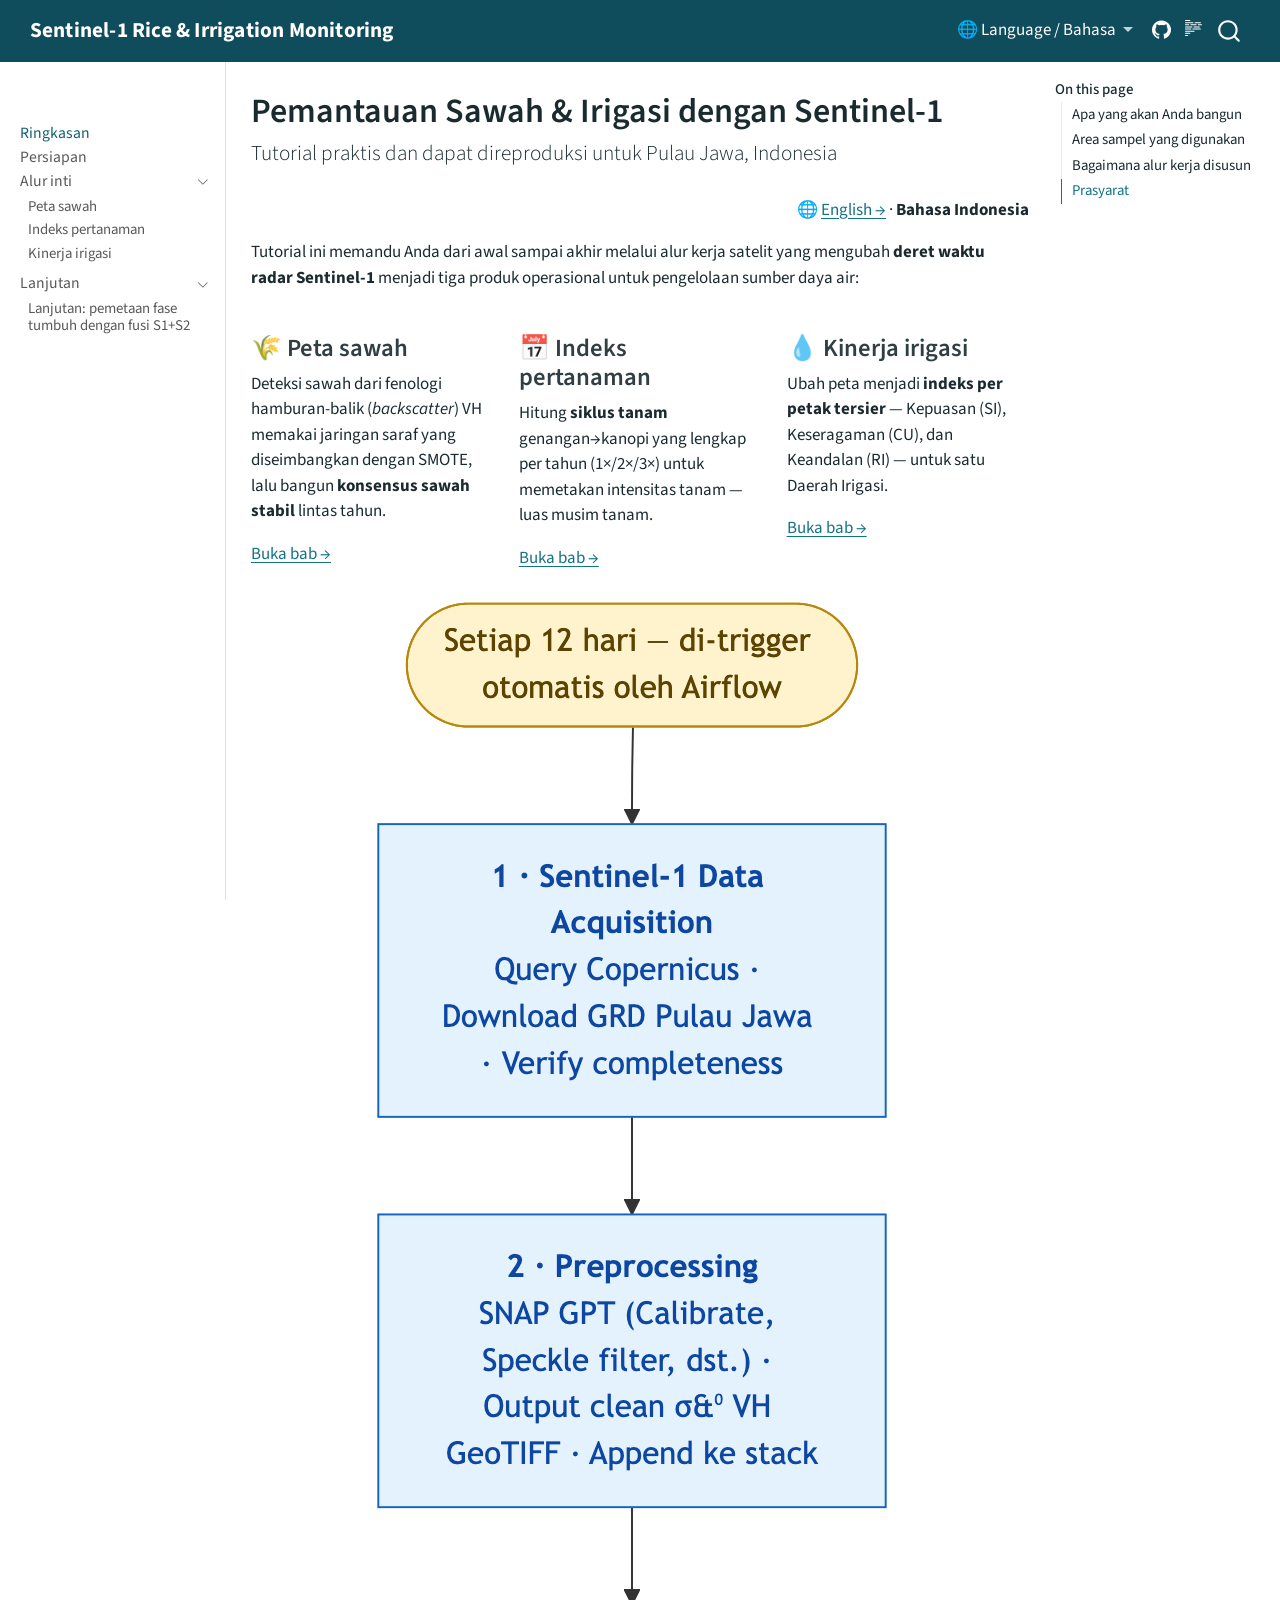
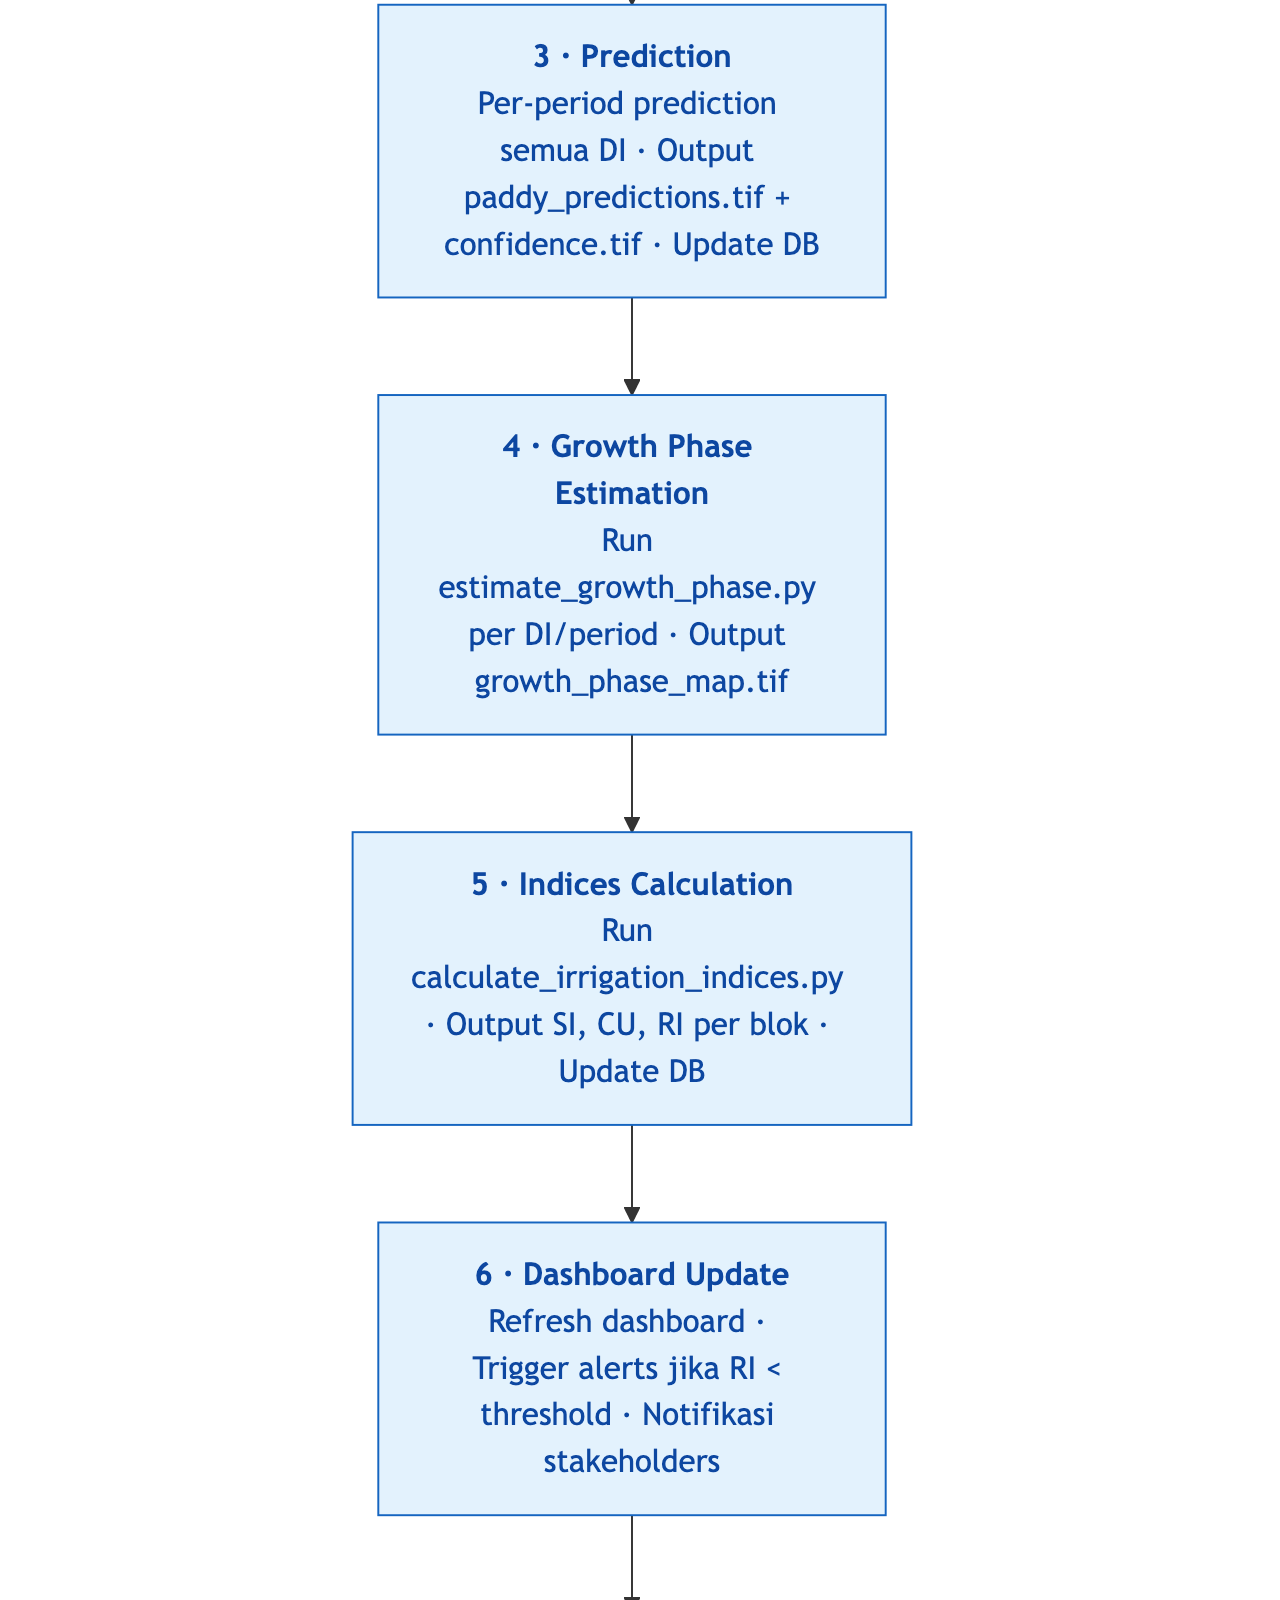
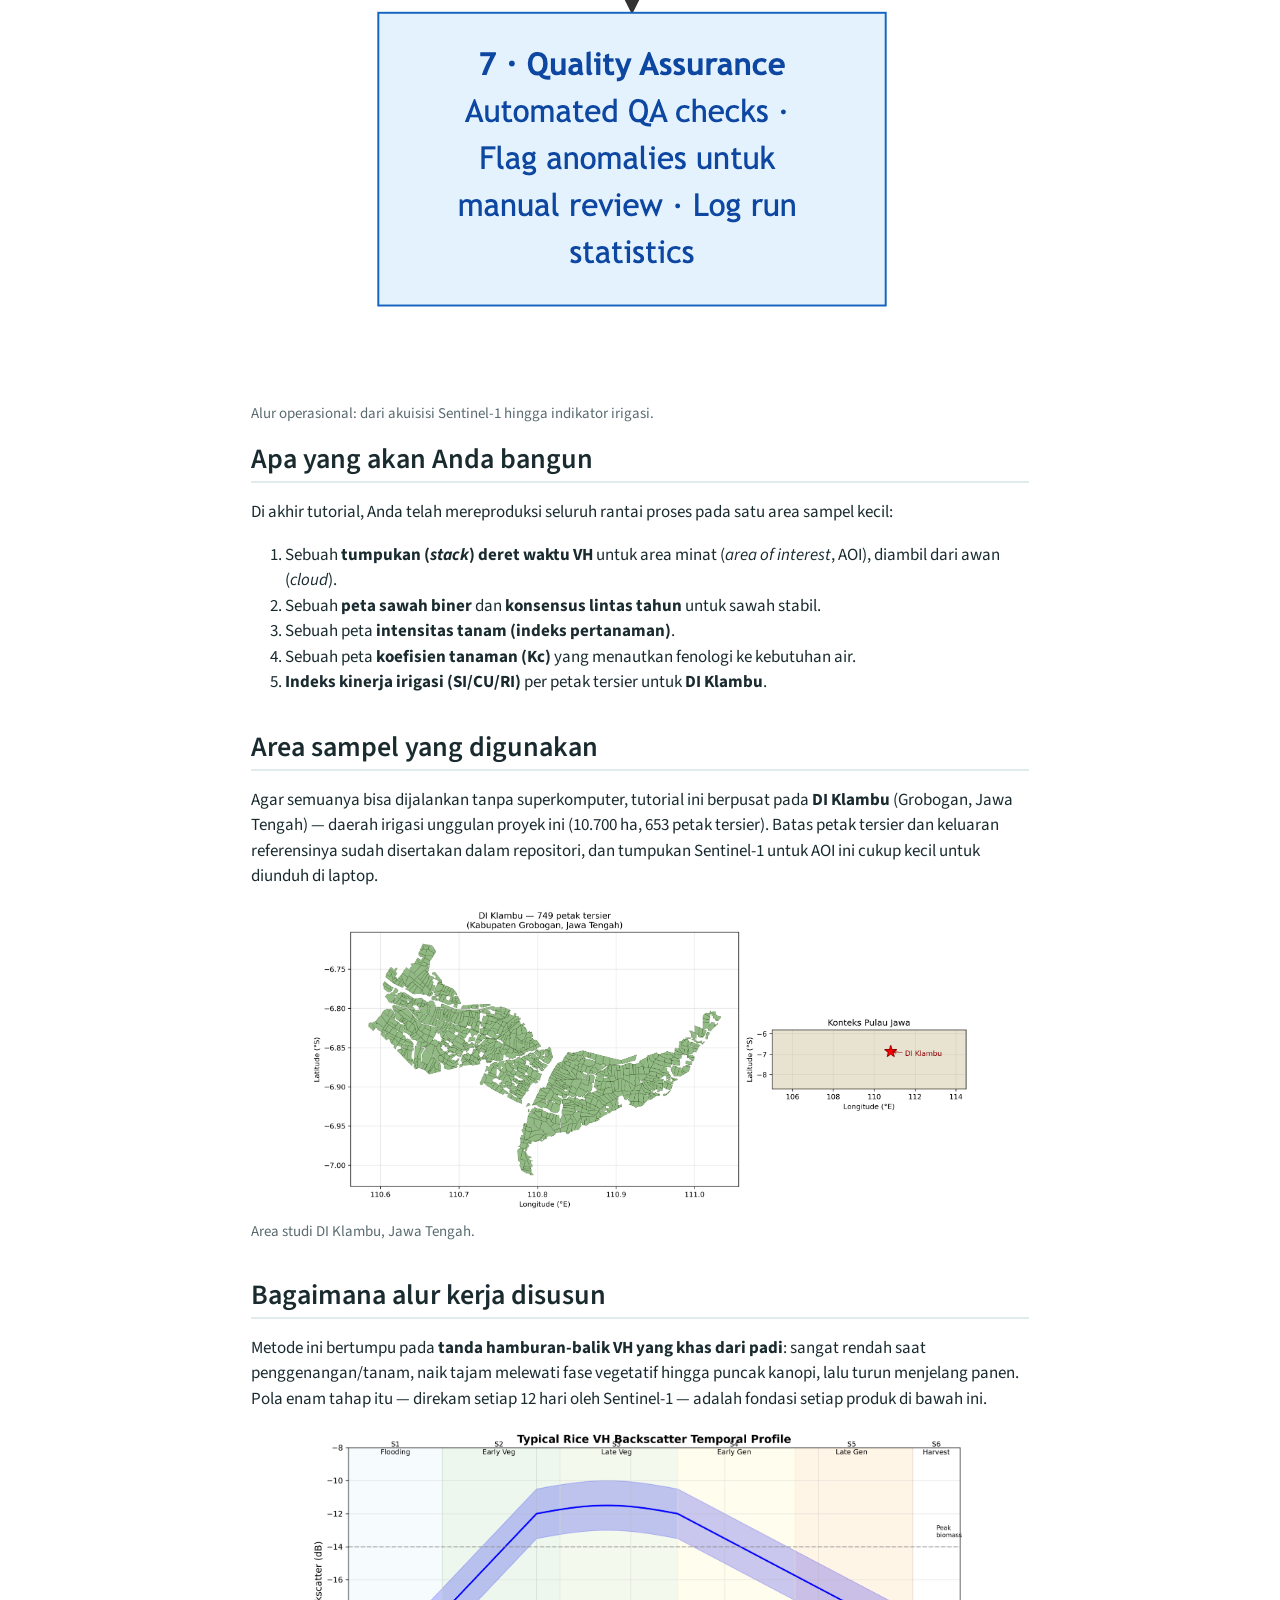
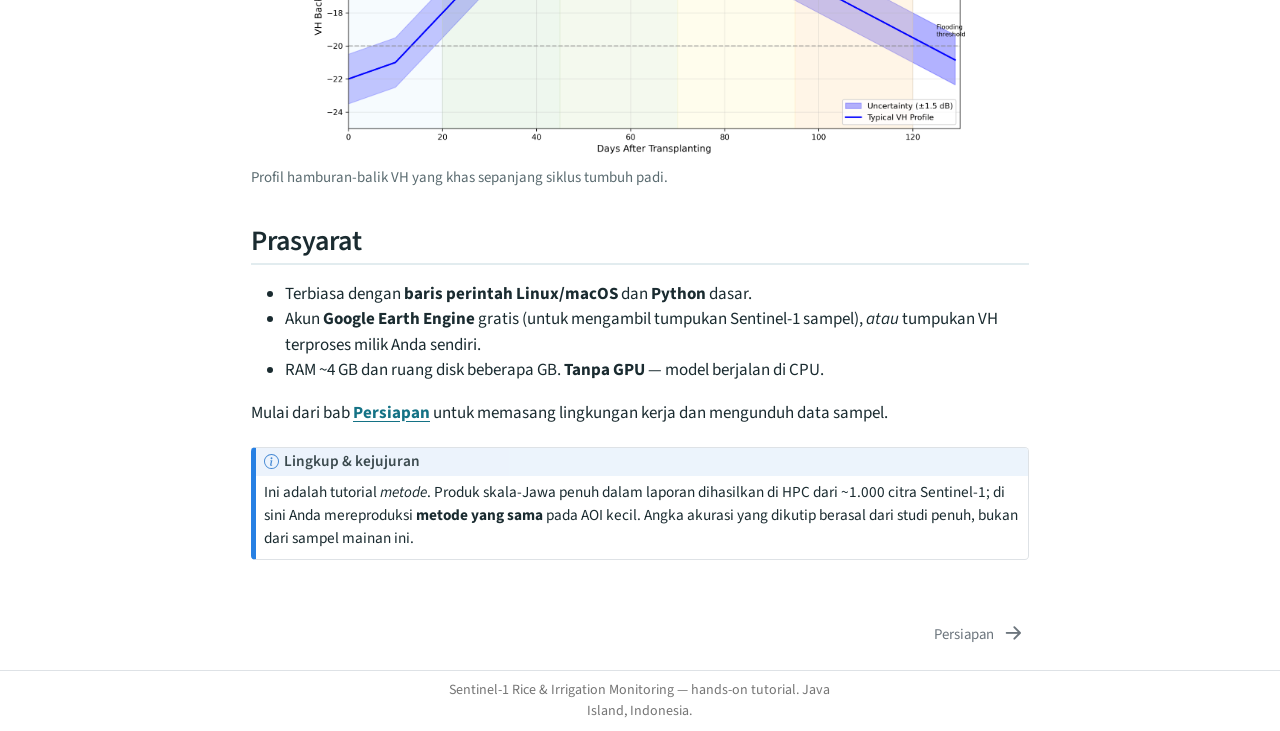
==== docs/id/index.html @ a652f1de "Add Indonesian translation (bilingual EN/ID switcher) + fix RI figure to match data (RI=0.98)" ====
<!DOCTYPE html>
<html xmlns="http://www.w3.org/1999/xhtml" lang="en" xml:lang="en"><head>

<meta charset="utf-8">
<meta name="generator" content="quarto-1.9.38">

<meta name="viewport" content="width=device-width, initial-scale=1.0, user-scalable=yes">


<title>Pemantauan Sawah &amp; Irigasi dengan Sentinel-1 – Sentinel-1 Rice &amp; Irrigation Monitoring</title>
<style>
/* Default styles provided by pandoc.
** See https://pandoc.org/MANUAL.html#variables-for-html for config info.
*/
code{white-space: pre-wrap;}
span.smallcaps{font-variant: small-caps;}
div.columns{display: flex; gap: min(4vw, 1.5em);}
div.column{flex: auto; overflow-x: auto;}
div.hanging-indent{margin-left: 1.5em; text-indent: -1.5em;}
ul.task-list{list-style: none;}
ul.task-list li input[type="checkbox"] {
  width: 0.8em;
  margin: 0 0.8em 0.2em -1em; /* quarto-specific, see https://github.com/quarto-dev/quarto-cli/issues/4556 */ 
  vertical-align: middle;
}
</style>


<script src="../site_libs/quarto-nav/quarto-nav.js"></script>
<script src="../site_libs/quarto-nav/headroom.min.js"></script>
<script src="../site_libs/clipboard/clipboard.min.js"></script>
<script src="../site_libs/quarto-search/autocomplete.umd.js"></script>
<script src="../site_libs/quarto-search/fuse.min.js"></script>
<script src="../site_libs/quarto-search/quarto-search.js"></script>
<meta name="quarto:offset" content="../">
<link href="../id/setup.html" rel="next">
<script src="../site_libs/quarto-html/quarto.js" type="module"></script>
<script src="../site_libs/quarto-html/tabsets/tabsets.js" type="module"></script>
<script src="../site_libs/quarto-html/popper.min.js"></script>
<script src="../site_libs/quarto-html/tippy.umd.min.js"></script>
<script src="../site_libs/quarto-html/anchor.min.js"></script>
<link href="../site_libs/quarto-html/tippy.css" rel="stylesheet">
<link href="../site_libs/quarto-html/quarto-syntax-highlighting-15634bcf2e68342d4ad2dfa704d543f6.css" rel="stylesheet" id="quarto-text-highlighting-styles">
<script src="../site_libs/bootstrap/bootstrap.min.js"></script>
<link href="../site_libs/bootstrap/bootstrap-icons.css" rel="stylesheet">
<link href="../site_libs/bootstrap/bootstrap-a62e4a8c4ed1f37879b9d6c8c541ae5b.min.css" rel="stylesheet" append-hash="true" id="quarto-bootstrap" data-mode="light">
<script id="quarto-search-options" type="application/json">{
  "location": "navbar",
  "copy-button": false,
  "collapse-after": 3,
  "panel-placement": "end",
  "type": "overlay",
  "limit": 50,
  "keyboard-shortcut": [
    "f",
    "/",
    "s"
  ],
  "show-item-context": false,
  "language": {
    "search-no-results-text": "No results",
    "search-matching-documents-text": "matching documents",
    "search-copy-link-title": "Copy link to search",
    "search-hide-matches-text": "Hide additional matches",
    "search-more-match-text": "more match in this document",
    "search-more-matches-text": "more matches in this document",
    "search-clear-button-title": "Clear",
    "search-text-placeholder": "",
    "search-detached-cancel-button-title": "Cancel",
    "search-submit-button-title": "Submit",
    "search-label": "Search"
  }
}</script>
<style>html{ scroll-behavior: smooth; }</style>


</head>

<body class="nav-sidebar docked nav-fixed quarto-light">

<div id="quarto-search-results"></div>
  <header id="quarto-header" class="headroom fixed-top">
    <nav class="navbar navbar-expand-lg " data-bs-theme="dark">
      <div class="navbar-container container-fluid">
      <div class="navbar-brand-container mx-auto">
    <a class="navbar-brand" href="../index.html">
    <span class="navbar-title">Sentinel-1 Rice &amp; Irrigation Monitoring</span>
    </a>
  </div>
            <div id="quarto-search" class="" title="Search"></div>
          <button class="navbar-toggler" type="button" data-bs-toggle="collapse" data-bs-target="#navbarCollapse" aria-controls="navbarCollapse" role="menu" aria-expanded="false" aria-label="Toggle navigation" onclick="if (window.quartoToggleHeadroom) { window.quartoToggleHeadroom(); }">
  <span class="navbar-toggler-icon"></span>
</button>
          <div class="collapse navbar-collapse" id="navbarCollapse">
            <ul class="navbar-nav navbar-nav-scroll ms-auto">
  <li class="nav-item dropdown ">
    <a class="nav-link dropdown-toggle" href="#" id="nav-menu-language--bahasa" role="link" data-bs-toggle="dropdown" aria-expanded="false">
 <span class="menu-text">🌐 Language / Bahasa</span>
    </a>
    <ul class="dropdown-menu dropdown-menu-end" aria-labelledby="nav-menu-language--bahasa">    
        <li>
    <a class="dropdown-item" href="../index.html">
 <span class="dropdown-text">English</span></a>
  </li>  
        <li>
    <a class="dropdown-item" href="../id/index.html">
 <span class="dropdown-text">Bahasa Indonesia</span></a>
  </li>  
    </ul>
  </li>
  <li class="nav-item compact">
    <a class="nav-link" href="https://github.com/firmanhadi21/s1-rice-irrigation-tutorial"> <i class="bi bi-github" role="img" aria-label="GitHub">
</i> 
<span class="menu-text"></span></a>
  </li>  
</ul>
          </div> <!-- /navcollapse -->
            <div class="quarto-navbar-tools">
  <a href="" class="quarto-reader-toggle quarto-navigation-tool px-1" onclick="window.quartoToggleReader(); return false;" title="Toggle reader mode">
  <div class="quarto-reader-toggle-btn">
  <i class="bi"></i>
  </div>
</a>
</div>
      </div> <!-- /container-fluid -->
    </nav>
  <nav class="quarto-secondary-nav">
    <div class="container-fluid d-flex">
      <button type="button" class="quarto-btn-toggle btn" data-bs-toggle="collapse" role="button" data-bs-target=".quarto-sidebar-collapse-item" aria-controls="quarto-sidebar" aria-expanded="false" aria-label="Toggle sidebar navigation" onclick="if (window.quartoToggleHeadroom) { window.quartoToggleHeadroom(); }">
        <i class="bi bi-layout-text-sidebar-reverse"></i>
      </button>
        <nav class="quarto-page-breadcrumbs" aria-label="breadcrumb"><ol class="breadcrumb"><li class="breadcrumb-item"><a href="../id/index.html">Ringkasan</a></li></ol></nav>
        <a class="flex-grow-1" role="navigation" data-bs-toggle="collapse" data-bs-target=".quarto-sidebar-collapse-item" aria-controls="quarto-sidebar" aria-expanded="false" aria-label="Toggle sidebar navigation" onclick="if (window.quartoToggleHeadroom) { window.quartoToggleHeadroom(); }">      
        </a>
      <button type="button" class="btn quarto-search-button" aria-label="Search" onclick="window.quartoOpenSearch();">
        <i class="bi bi-search"></i>
      </button>
    </div>
  </nav>
</header>
<!-- content -->
<div id="quarto-content" class="quarto-container page-columns page-rows-contents page-layout-article page-navbar">
<!-- sidebar -->
  <nav id="quarto-sidebar" class="sidebar collapse collapse-horizontal quarto-sidebar-collapse-item sidebar-navigation docked overflow-auto">
        <div class="mt-2 flex-shrink-0 align-items-center">
        <div class="sidebar-search">
        <div id="quarto-search" class="" title="Search"></div>
        </div>
        </div>
    <div class="sidebar-menu-container"> 
    <ul class="list-unstyled mt-1">
        <li class="sidebar-item">
  <div class="sidebar-item-container"> 
  <a href="../id/index.html" class="sidebar-item-text sidebar-link active">
 <span class="menu-text">Ringkasan</span></a>
  </div>
</li>
        <li class="sidebar-item">
  <div class="sidebar-item-container"> 
  <a href="../id/setup.html" class="sidebar-item-text sidebar-link">
 <span class="menu-text">Persiapan</span></a>
  </div>
</li>
        <li class="sidebar-item sidebar-item-section">
      <div class="sidebar-item-container"> 
            <a class="sidebar-item-text sidebar-link text-start" data-bs-toggle="collapse" data-bs-target="#quarto-sidebar-section-1" role="navigation" aria-expanded="true">
 <span class="menu-text">Alur inti</span></a>
          <a class="sidebar-item-toggle text-start" data-bs-toggle="collapse" data-bs-target="#quarto-sidebar-section-1" role="navigation" aria-expanded="true" aria-label="Toggle section">
            <i class="bi bi-chevron-right ms-2"></i>
          </a> 
      </div>
      <ul id="quarto-sidebar-section-1" class="collapse list-unstyled sidebar-section depth1 show">  
          <li class="sidebar-item">
  <div class="sidebar-item-container"> 
  <a href="../id/paddy-map.html" class="sidebar-item-text sidebar-link">
 <span class="menu-text">Peta sawah</span></a>
  </div>
</li>
          <li class="sidebar-item">
  <div class="sidebar-item-container"> 
  <a href="../id/planting-index.html" class="sidebar-item-text sidebar-link">
 <span class="menu-text">Indeks pertanaman</span></a>
  </div>
</li>
          <li class="sidebar-item">
  <div class="sidebar-item-container"> 
  <a href="../id/irrigation-performance.html" class="sidebar-item-text sidebar-link">
 <span class="menu-text">Kinerja irigasi</span></a>
  </div>
</li>
      </ul>
  </li>
        <li class="sidebar-item sidebar-item-section">
      <div class="sidebar-item-container"> 
            <a class="sidebar-item-text sidebar-link text-start" data-bs-toggle="collapse" data-bs-target="#quarto-sidebar-section-2" role="navigation" aria-expanded="true">
 <span class="menu-text">Lanjutan</span></a>
          <a class="sidebar-item-toggle text-start" data-bs-toggle="collapse" data-bs-target="#quarto-sidebar-section-2" role="navigation" aria-expanded="true" aria-label="Toggle section">
            <i class="bi bi-chevron-right ms-2"></i>
          </a> 
      </div>
      <ul id="quarto-sidebar-section-2" class="collapse list-unstyled sidebar-section depth1 show">  
          <li class="sidebar-item">
  <div class="sidebar-item-container"> 
  <a href="../id/growth-phase.html" class="sidebar-item-text sidebar-link">
 <span class="menu-text">Lanjutan: pemetaan fase tumbuh dengan fusi S1+S2</span></a>
  </div>
</li>
      </ul>
  </li>
    </ul>
    </div>
</nav>
<div id="quarto-sidebar-glass" class="quarto-sidebar-collapse-item" data-bs-toggle="collapse" data-bs-target=".quarto-sidebar-collapse-item"></div>
<!-- margin-sidebar -->
    <div id="quarto-margin-sidebar" class="sidebar margin-sidebar">
        <nav id="TOC" role="doc-toc" class="toc-active">
    <h2 id="toc-title">On this page</h2>
   
  <ul>
  <li><a href="#apa-yang-akan-anda-bangun" id="toc-apa-yang-akan-anda-bangun" class="nav-link active" data-scroll-target="#apa-yang-akan-anda-bangun">Apa yang akan Anda bangun</a></li>
  <li><a href="#area-sampel-yang-digunakan" id="toc-area-sampel-yang-digunakan" class="nav-link" data-scroll-target="#area-sampel-yang-digunakan">Area sampel yang digunakan</a></li>
  <li><a href="#bagaimana-alur-kerja-disusun" id="toc-bagaimana-alur-kerja-disusun" class="nav-link" data-scroll-target="#bagaimana-alur-kerja-disusun">Bagaimana alur kerja disusun</a></li>
  <li><a href="#prasyarat" id="toc-prasyarat" class="nav-link" data-scroll-target="#prasyarat">Prasyarat</a></li>
  </ul>
</nav>
    </div>
<!-- main -->
<main class="content" id="quarto-document-content">

<header id="title-block-header" class="quarto-title-block default">
<div class="quarto-title">
<h1 class="title">Pemantauan Sawah &amp; Irigasi dengan Sentinel-1</h1>
<p class="subtitle lead">Tutorial praktis dan dapat direproduksi untuk Pulau Jawa, Indonesia</p>
</div>



<div class="quarto-title-meta">

    
  
    
  </div>
  


</header>


<div class="text-end">
<p>🌐 <a href="../index.html">English →</a> · <strong>Bahasa Indonesia</strong></p>
</div>
<p>Tutorial ini memandu Anda dari awal sampai akhir melalui alur kerja satelit yang mengubah <strong>deret waktu radar Sentinel-1</strong> menjadi tiga produk operasional untuk pengelolaan sumber daya air:</p>
<div class="grid">
<section id="peta-sawah" class="level3 g-col-12 g-col-md-4">
<h3 class="anchored" data-anchor-id="peta-sawah">🌾 Peta sawah</h3>
<p>Deteksi sawah dari fenologi hamburan-balik (<em>backscatter</em>) VH memakai jaringan saraf yang diseimbangkan dengan SMOTE, lalu bangun <strong>konsensus sawah stabil</strong> lintas tahun.</p>
<p><a href="../id/paddy-map.html">Buka bab →</a></p>
</section>
<section id="indeks-pertanaman" class="level3 g-col-12 g-col-md-4">
<h3 class="anchored" data-anchor-id="indeks-pertanaman">📅 Indeks pertanaman</h3>
<p>Hitung <strong>siklus tanam</strong> genangan→kanopi yang lengkap per tahun (1×/2×/3×) untuk memetakan intensitas tanam — luas musim tanam.</p>
<p><a href="../id/planting-index.html">Buka bab →</a></p>
</section>
<section id="kinerja-irigasi" class="level3 g-col-12 g-col-md-4">
<h3 class="anchored" data-anchor-id="kinerja-irigasi">💧 Kinerja irigasi</h3>
<p>Ubah peta menjadi <strong>indeks per petak tersier</strong> — Kepuasan (SI), Keseragaman (CU), dan Keandalan (RI) — untuk satu Daerah Irigasi.</p>
<p><a href="../id/irrigation-performance.html">Buka bab →</a></p>
</section>
</div>
<div class="quarto-figure quarto-figure-center">
<figure class="figure">
<p><img src="../images/fig_pipeline_operasional.png" class="img-fluid figure-img"></p>
<figcaption>Alur operasional: dari akuisisi Sentinel-1 hingga indikator irigasi.</figcaption>
</figure>
</div>
<section id="apa-yang-akan-anda-bangun" class="level2">
<h2 class="anchored" data-anchor-id="apa-yang-akan-anda-bangun">Apa yang akan Anda bangun</h2>
<p>Di akhir tutorial, Anda telah mereproduksi seluruh rantai proses pada satu area sampel kecil:</p>
<ol type="1">
<li>Sebuah <strong>tumpukan (<em>stack</em>) deret waktu VH</strong> untuk area minat (<em>area of interest</em>, AOI), diambil dari awan (<em>cloud</em>).</li>
<li>Sebuah <strong>peta sawah biner</strong> dan <strong>konsensus lintas tahun</strong> untuk sawah stabil.</li>
<li>Sebuah peta <strong>intensitas tanam (indeks pertanaman)</strong>.</li>
<li>Sebuah peta <strong>koefisien tanaman (Kc)</strong> yang menautkan fenologi ke kebutuhan air.</li>
<li><strong>Indeks kinerja irigasi (SI/CU/RI)</strong> per petak tersier untuk <strong>DI Klambu</strong>.</li>
</ol>
</section>
<section id="area-sampel-yang-digunakan" class="level2">
<h2 class="anchored" data-anchor-id="area-sampel-yang-digunakan">Area sampel yang digunakan</h2>
<p>Agar semuanya bisa dijalankan tanpa superkomputer, tutorial ini berpusat pada <strong>DI Klambu</strong> (Grobogan, Jawa Tengah) — daerah irigasi unggulan proyek ini (10.700 ha, 653 petak tersier). Batas petak tersier dan keluaran referensinya sudah disertakan dalam repositori, dan tumpukan Sentinel-1 untuk AOI ini cukup kecil untuk diunduh di laptop.</p>
<div class="quarto-figure quarto-figure-center">
<figure class="figure">
<p><img src="../images/fig_map_study_area.png" class="img-fluid figure-img" style="width:85.0%"></p>
<figcaption>Area studi DI Klambu, Jawa Tengah.</figcaption>
</figure>
</div>
</section>
<section id="bagaimana-alur-kerja-disusun" class="level2">
<h2 class="anchored" data-anchor-id="bagaimana-alur-kerja-disusun">Bagaimana alur kerja disusun</h2>
<p>Metode ini bertumpu pada <strong>tanda hamburan-balik VH yang khas dari padi</strong>: sangat rendah saat penggenangan/tanam, naik tajam melewati fase vegetatif hingga puncak kanopi, lalu turun menjelang panen. Pola enam tahap itu — direkam setiap 12 hari oleh Sentinel-1 — adalah fondasi setiap produk di bawah ini.</p>
<div class="quarto-figure quarto-figure-center">
<figure class="figure">
<p><img src="../images/fig_rice_vh_profile.png" class="img-fluid figure-img" style="width:85.0%"></p>
<figcaption>Profil hamburan-balik VH yang khas sepanjang siklus tumbuh padi.</figcaption>
</figure>
</div>
</section>
<section id="prasyarat" class="level2">
<h2 class="anchored" data-anchor-id="prasyarat">Prasyarat</h2>
<ul>
<li>Terbiasa dengan <strong>baris perintah Linux/macOS</strong> dan <strong>Python</strong> dasar.</li>
<li>Akun <strong>Google Earth Engine</strong> gratis (untuk mengambil tumpukan Sentinel-1 sampel), <em>atau</em> tumpukan VH terproses milik Anda sendiri.</li>
<li>RAM ~4 GB dan ruang disk beberapa GB. <strong>Tanpa GPU</strong> — model berjalan di CPU.</li>
</ul>
<p>Mulai dari bab <a href="../id/setup.html"><strong>Persiapan</strong></a> untuk memasang lingkungan kerja dan mengunduh data sampel.</p>
<div class="callout callout-style-default callout-note callout-titled">
<div class="callout-header d-flex align-content-center">
<div class="callout-icon-container">
<i class="callout-icon"></i>
</div>
<div class="callout-title-container flex-fill">
<span class="screen-reader-only">Note</span>Lingkup &amp; kejujuran
</div>
</div>
<div class="callout-body-container callout-body">
<p>Ini adalah tutorial <em>metode</em>. Produk skala-Jawa penuh dalam laporan dihasilkan di HPC dari ~1.000 citra Sentinel-1; di sini Anda mereproduksi <strong>metode yang sama</strong> pada AOI kecil. Angka akurasi yang dikutip berasal dari studi penuh, bukan dari sampel mainan ini.</p>
</div>
</div>


</section>

</main> <!-- /main -->
<script id="quarto-html-after-body" type="application/javascript">
  window.document.addEventListener("DOMContentLoaded", function (event) {
    const icon = "";
    const anchorJS = new window.AnchorJS();
    anchorJS.options = {
      placement: 'right',
      icon: icon
    };
    anchorJS.add('.anchored');
    const isCodeAnnotation = (el) => {
      for (const clz of el.classList) {
        if (clz.startsWith('code-annotation-')) {                     
          return true;
        }
      }
      return false;
    }
    const onCopySuccess = function(e) {
      // button target
      const button = e.trigger;
      // don't keep focus
      button.blur();
      // flash "checked"
      button.classList.add('code-copy-button-checked');
      var currentTitle = button.getAttribute("title");
      button.setAttribute("title", "Copied!");
      let tooltip;
      if (window.bootstrap) {
        button.setAttribute("data-bs-toggle", "tooltip");
        button.setAttribute("data-bs-placement", "left");
        button.setAttribute("data-bs-title", "Copied!");
        tooltip = new bootstrap.Tooltip(button, 
          { trigger: "manual", 
            customClass: "code-copy-button-tooltip",
            offset: [0, -8]});
        tooltip.show();    
      }
      setTimeout(function() {
        if (tooltip) {
          tooltip.hide();
          button.removeAttribute("data-bs-title");
          button.removeAttribute("data-bs-toggle");
          button.removeAttribute("data-bs-placement");
        }
        button.setAttribute("title", currentTitle);
        button.classList.remove('code-copy-button-checked');
      }, 1000);
      // clear code selection
      e.clearSelection();
    }
    const getTextToCopy = function(trigger) {
      const outerScaffold = trigger.parentElement.cloneNode(true);
      const codeEl = outerScaffold.querySelector('code');
      for (const childEl of codeEl.children) {
        if (isCodeAnnotation(childEl)) {
          childEl.remove();
        }
      }
      return codeEl.innerText;
    }
    const clipboard = new window.ClipboardJS('.code-copy-button:not([data-in-quarto-modal])', {
      text: getTextToCopy
    });
    clipboard.on('success', onCopySuccess);
    if (window.document.getElementById('quarto-embedded-source-code-modal')) {
      const clipboardModal = new window.ClipboardJS('.code-copy-button[data-in-quarto-modal]', {
        text: getTextToCopy,
        container: window.document.getElementById('quarto-embedded-source-code-modal')
      });
      clipboardModal.on('success', onCopySuccess);
    }
      var localhostRegex = new RegExp(/^(?:http|https):\/\/localhost\:?[0-9]*\//);
      var mailtoRegex = new RegExp(/^mailto:/);
        var filterRegex = new RegExp('/' + window.location.host + '/');
      var isInternal = (href) => {
          return filterRegex.test(href) || localhostRegex.test(href) || mailtoRegex.test(href);
      }
      // Inspect non-navigation links and adorn them if external
     var links = window.document.querySelectorAll('a[href]:not(.nav-link):not(.navbar-brand):not(.toc-action):not(.sidebar-link):not(.sidebar-item-toggle):not(.pagination-link):not(.no-external):not([aria-hidden]):not(.dropdown-item):not(.quarto-navigation-tool):not(.about-link)');
      for (var i=0; i<links.length; i++) {
        const link = links[i];
        if (!isInternal(link.href)) {
          // undo the damage that might have been done by quarto-nav.js in the case of
          // links that we want to consider external
          if (link.dataset.originalHref !== undefined) {
            link.href = link.dataset.originalHref;
          }
            // target, if specified
            link.setAttribute("target", "_blank");
            if (link.getAttribute("rel") === null) {
              link.setAttribute("rel", "noopener");
            }
        }
      }
    function tippyHover(el, contentFn, onTriggerFn, onUntriggerFn) {
      const config = {
        allowHTML: true,
        maxWidth: 500,
        delay: 100,
        arrow: false,
        appendTo: function(el) {
            return el.parentElement;
        },
        interactive: true,
        interactiveBorder: 10,
        theme: 'quarto',
        placement: 'bottom-start',
      };
      if (contentFn) {
        config.content = contentFn;
      }
      if (onTriggerFn) {
        config.onTrigger = onTriggerFn;
      }
      if (onUntriggerFn) {
        config.onUntrigger = onUntriggerFn;
      }
      window.tippy(el, config); 
    }
    const noterefs = window.document.querySelectorAll('a[role="doc-noteref"]');
    for (var i=0; i<noterefs.length; i++) {
      const ref = noterefs[i];
      tippyHover(ref, function() {
        // use id or data attribute instead here
        let href = ref.getAttribute('data-footnote-href') || ref.getAttribute('href');
        try { href = new URL(href).hash; } catch {}
        const id = href.replace(/^#\/?/, "");
        const note = window.document.getElementById(id);
        if (note) {
          return note.innerHTML;
        } else {
          return "";
        }
      });
    }
    const xrefs = window.document.querySelectorAll('a.quarto-xref');
    const processXRef = (id, note) => {
      // Strip column container classes
      const stripColumnClz = (el) => {
        el.classList.remove("page-full", "page-columns");
        if (el.children) {
          for (const child of el.children) {
            stripColumnClz(child);
          }
        }
      }
      stripColumnClz(note)
      if (id === null || id.startsWith('sec-')) {
        // Special case sections, only their first couple elements
        const container = document.createElement("div");
        if (note.children && note.children.length > 2) {
          container.appendChild(note.children[0].cloneNode(true));
          for (let i = 1; i < note.children.length; i++) {
            const child = note.children[i];
            if (child.tagName === "P" && child.innerText === "") {
              continue;
            } else {
              container.appendChild(child.cloneNode(true));
              break;
            }
          }
          if (window.Quarto?.typesetMath) {
            window.Quarto.typesetMath(container);
          }
          return container.innerHTML
        } else {
          if (window.Quarto?.typesetMath) {
            window.Quarto.typesetMath(note);
          }
          return note.innerHTML;
        }
      } else {
        // Remove any anchor links if they are present
        const anchorLink = note.querySelector('a.anchorjs-link');
        if (anchorLink) {
          anchorLink.remove();
        }
        if (window.Quarto?.typesetMath) {
          window.Quarto.typesetMath(note);
        }
        if (note.classList.contains("callout")) {
          return note.outerHTML;
        } else {
          return note.innerHTML;
        }
      }
    }
    for (var i=0; i<xrefs.length; i++) {
      const xref = xrefs[i];
      tippyHover(xref, undefined, function(instance) {
        instance.disable();
        let url = xref.getAttribute('href');
        let hash = undefined; 
        if (url.startsWith('#')) {
          hash = url;
        } else {
          try { hash = new URL(url).hash; } catch {}
        }
        if (hash) {
          const id = hash.replace(/^#\/?/, "");
          const note = window.document.getElementById(id);
          if (note !== null) {
            try {
              const html = processXRef(id, note.cloneNode(true));
              instance.setContent(html);
            } finally {
              instance.enable();
              instance.show();
            }
          } else {
            // See if we can fetch this
            fetch(url.split('#')[0])
            .then(res => res.text())
            .then(html => {
              const parser = new DOMParser();
              const htmlDoc = parser.parseFromString(html, "text/html");
              const note = htmlDoc.getElementById(id);
              if (note !== null) {
                const html = processXRef(id, note);
                instance.setContent(html);
              } 
            }).finally(() => {
              instance.enable();
              instance.show();
            });
          }
        } else {
          // See if we can fetch a full url (with no hash to target)
          // This is a special case and we should probably do some content thinning / targeting
          fetch(url)
          .then(res => res.text())
          .then(html => {
            const parser = new DOMParser();
            const htmlDoc = parser.parseFromString(html, "text/html");
            const note = htmlDoc.querySelector('main.content');
            if (note !== null) {
              // This should only happen for chapter cross references
              // (since there is no id in the URL)
              // remove the first header
              if (note.children.length > 0 && note.children[0].tagName === "HEADER") {
                note.children[0].remove();
              }
              const html = processXRef(null, note);
              instance.setContent(html);
            } 
          }).finally(() => {
            instance.enable();
            instance.show();
          });
        }
      }, function(instance) {
      });
    }
        let selectedAnnoteEl;
        const selectorForAnnotation = ( cell, annotation) => {
          let cellAttr = 'data-code-cell="' + cell + '"';
          let lineAttr = 'data-code-annotation="' +  annotation + '"';
          const selector = 'span[' + cellAttr + '][' + lineAttr + ']';
          return selector;
        }
        const selectCodeLines = (annoteEl) => {
          const doc = window.document;
          const targetCell = annoteEl.getAttribute("data-target-cell");
          const targetAnnotation = annoteEl.getAttribute("data-target-annotation");
          const annoteSpan = window.document.querySelector(selectorForAnnotation(targetCell, targetAnnotation));
          const lines = annoteSpan.getAttribute("data-code-lines").split(",");
          const lineIds = lines.map((line) => {
            return targetCell + "-" + line;
          })
          let top = null;
          let height = null;
          let parent = null;
          if (lineIds.length > 0) {
              //compute the position of the single el (top and bottom and make a div)
              const el = window.document.getElementById(lineIds[0]);
              top = el.offsetTop;
              height = el.offsetHeight;
              parent = el.parentElement.parentElement;
            if (lineIds.length > 1) {
              const lastEl = window.document.getElementById(lineIds[lineIds.length - 1]);
              const bottom = lastEl.offsetTop + lastEl.offsetHeight;
              height = bottom - top;
            }
            if (top !== null && height !== null && parent !== null) {
              // cook up a div (if necessary) and position it 
              let div = window.document.getElementById("code-annotation-line-highlight");
              if (div === null) {
                div = window.document.createElement("div");
                div.setAttribute("id", "code-annotation-line-highlight");
                div.style.position = 'absolute';
                parent.appendChild(div);
              }
              div.style.top = top - 2 + "px";
              div.style.height = height + 4 + "px";
              div.style.left = 0;
              let gutterDiv = window.document.getElementById("code-annotation-line-highlight-gutter");
              if (gutterDiv === null) {
                gutterDiv = window.document.createElement("div");
                gutterDiv.setAttribute("id", "code-annotation-line-highlight-gutter");
                gutterDiv.style.position = 'absolute';
                const codeCell = window.document.getElementById(targetCell);
                const gutter = codeCell.querySelector('.code-annotation-gutter');
                gutter.appendChild(gutterDiv);
              }
              gutterDiv.style.top = top - 2 + "px";
              gutterDiv.style.height = height + 4 + "px";
            }
            selectedAnnoteEl = annoteEl;
          }
        };
        const unselectCodeLines = () => {
          const elementsIds = ["code-annotation-line-highlight", "code-annotation-line-highlight-gutter"];
          elementsIds.forEach((elId) => {
            const div = window.document.getElementById(elId);
            if (div) {
              div.remove();
            }
          });
          selectedAnnoteEl = undefined;
        };
          // Handle positioning of the toggle
      window.addEventListener(
        "resize",
        throttle(() => {
          elRect = undefined;
          if (selectedAnnoteEl) {
            selectCodeLines(selectedAnnoteEl);
          }
        }, 10)
      );
      function throttle(fn, ms) {
      let throttle = false;
      let timer;
        return (...args) => {
          if(!throttle) { // first call gets through
              fn.apply(this, args);
              throttle = true;
          } else { // all the others get throttled
              if(timer) clearTimeout(timer); // cancel #2
              timer = setTimeout(() => {
                fn.apply(this, args);
                timer = throttle = false;
              }, ms);
          }
        };
      }
        // Attach click handler to the DT
        const annoteDls = window.document.querySelectorAll('dt[data-target-cell]');
        for (const annoteDlNode of annoteDls) {
          annoteDlNode.addEventListener('click', (event) => {
            const clickedEl = event.target;
            if (clickedEl !== selectedAnnoteEl) {
              unselectCodeLines();
              const activeEl = window.document.querySelector('dt[data-target-cell].code-annotation-active');
              if (activeEl) {
                activeEl.classList.remove('code-annotation-active');
              }
              selectCodeLines(clickedEl);
              clickedEl.classList.add('code-annotation-active');
            } else {
              // Unselect the line
              unselectCodeLines();
              clickedEl.classList.remove('code-annotation-active');
            }
          });
        }
    const findCites = (el) => {
      const parentEl = el.parentElement;
      if (parentEl) {
        const cites = parentEl.dataset.cites;
        if (cites) {
          return {
            el,
            cites: cites.split(' ')
          };
        } else {
          return findCites(el.parentElement)
        }
      } else {
        return undefined;
      }
    };
    var bibliorefs = window.document.querySelectorAll('a[role="doc-biblioref"]');
    for (var i=0; i<bibliorefs.length; i++) {
      const ref = bibliorefs[i];
      const citeInfo = findCites(ref);
      if (citeInfo) {
        tippyHover(citeInfo.el, function() {
          var popup = window.document.createElement('div');
          citeInfo.cites.forEach(function(cite) {
            var citeDiv = window.document.createElement('div');
            citeDiv.classList.add('hanging-indent');
            citeDiv.classList.add('csl-entry');
            var biblioDiv = window.document.getElementById('ref-' + cite);
            if (biblioDiv) {
              citeDiv.innerHTML = biblioDiv.innerHTML;
            }
            popup.appendChild(citeDiv);
          });
          return popup.innerHTML;
        });
      }
    }
  });
  </script>
<nav class="page-navigation">
  <div class="nav-page nav-page-previous">
  </div>
  <div class="nav-page nav-page-next">
      <a href="../id/setup.html" class="pagination-link" aria-label="Persiapan">
        <span class="nav-page-text">Persiapan</span> <i class="bi bi-arrow-right-short"></i>
      </a>
  </div>
</nav>
</div> <!-- /content -->
<footer class="footer">
  <div class="nav-footer">
    <div class="nav-footer-left">
      &nbsp;
    </div>   
    <div class="nav-footer-center">
<p>Sentinel-1 Rice &amp; Irrigation Monitoring — hands-on tutorial. Java Island, Indonesia.</p>
</div>
    <div class="nav-footer-right">
      &nbsp;
    </div>
  </div>
</footer>




<script src="../site_libs/quarto-html/zenscroll-min.js"></script>
</body></html>
---- docs/site_libs/quarto-html/tippy.css ----
.tippy-box[data-animation=fade][data-state=hidden]{opacity:0}[data-tippy-root]{max-width:calc(100vw - 10px)}.tippy-box{position:relative;background-color:#333;color:#fff;border-radius:4px;font-size:14px;line-height:1.4;white-space:normal;outline:0;transition-property:transform,visibility,opacity}.tippy-box[data-placement^=top]>.tippy-arrow{bottom:0}.tippy-box[data-placement^=top]>.tippy-arrow:before{bottom:-7px;left:0;border-width:8px 8px 0;border-top-color:initial;transform-origin:center top}.tippy-box[data-placement^=bottom]>.tippy-arrow{top:0}.tippy-box[data-placement^=bottom]>.tippy-arrow:before{top:-7px;left:0;border-width:0 8px 8px;border-bottom-color:initial;transform-origin:center bottom}.tippy-box[data-placement^=left]>.tippy-arrow{right:0}.tippy-box[data-placement^=left]>.tippy-arrow:before{border-width:8px 0 8px 8px;border-left-color:initial;right:-7px;transform-origin:center left}.tippy-box[data-placement^=right]>.tippy-arrow{left:0}.tippy-box[data-placement^=right]>.tippy-arrow:before{left:-7px;border-width:8px 8px 8px 0;border-right-color:initial;transform-origin:center right}.tippy-box[data-inertia][data-state=visible]{transition-timing-function:cubic-bezier(.54,1.5,.38,1.11)}.tippy-arrow{width:16px;height:16px;color:#333}.tippy-arrow:before{content:"";position:absolute;border-color:transparent;border-style:solid}.tippy-content{position:relative;padding:5px 9px;z-index:1}
---- docs/site_libs/quarto-html/quarto-syntax-highlighting-15634bcf2e68342d4ad2dfa704d543f6.css ----
/* quarto syntax highlight colors */
:root {
  --quarto-hl-ot-color: #003B4F;
  --quarto-hl-at-color: #657422;
  --quarto-hl-ss-color: #20794D;
  --quarto-hl-an-color: #5E5E5E;
  --quarto-hl-fu-color: #4758AB;
  --quarto-hl-st-color: #20794D;
  --quarto-hl-cf-color: #003B4F;
  --quarto-hl-op-color: #5E5E5E;
  --quarto-hl-er-color: #AD0000;
  --quarto-hl-bn-color: #AD0000;
  --quarto-hl-al-color: #AD0000;
  --quarto-hl-va-color: #111111;
  --quarto-hl-bu-color: inherit;
  --quarto-hl-ex-color: inherit;
  --quarto-hl-pp-color: #AD0000;
  --quarto-hl-in-color: #5E5E5E;
  --quarto-hl-vs-color: #20794D;
  --quarto-hl-wa-color: #5E5E5E;
  --quarto-hl-do-color: #5E5E5E;
  --quarto-hl-im-color: #00769E;
  --quarto-hl-ch-color: #20794D;
  --quarto-hl-dt-color: #AD0000;
  --quarto-hl-fl-color: #AD0000;
  --quarto-hl-co-color: #5E5E5E;
  --quarto-hl-cv-color: #5E5E5E;
  --quarto-hl-cn-color: #8f5902;
  --quarto-hl-sc-color: #5E5E5E;
  --quarto-hl-dv-color: #AD0000;
  --quarto-hl-kw-color: #003B4F;
}

/* other quarto variables */
:root {
  --quarto-font-monospace: SFMono-Regular, Menlo, Monaco, Consolas, "Liberation Mono", "Courier New", monospace;
}

/* syntax highlight based on Pandoc's rules */
pre > code.sourceCode > span {
  color: #003B4F;
}

code.sourceCode > span {
  color: #003B4F;
}

div.sourceCode,
div.sourceCode pre.sourceCode {
  color: #003B4F;
}

/* Normal */
code span {
  color: #003B4F;
}

/* Alert */
code span.al {
  color: #AD0000;
  font-style: inherit;
}

/* Annotation */
code span.an {
  color: #5E5E5E;
  font-style: inherit;
}

/* Attribute */
code span.at {
  color: #657422;
  font-style: inherit;
}

/* BaseN */
code span.bn {
  color: #AD0000;
  font-style: inherit;
}

/* BuiltIn */
code span.bu {
  font-style: inherit;
}

/* ControlFlow */
code span.cf {
  color: #003B4F;
  font-weight: bold;
  font-style: inherit;
}

/* Char */
code span.ch {
  color: #20794D;
  font-style: inherit;
}

/* Constant */
code span.cn {
  color: #8f5902;
  font-style: inherit;
}

/* Comment */
code span.co {
  color: #5E5E5E;
  font-style: inherit;
}

/* CommentVar */
code span.cv {
  color: #5E5E5E;
  font-style: italic;
}

/* Documentation */
code span.do {
  color: #5E5E5E;
  font-style: italic;
}

/* DataType */
code span.dt {
  color: #AD0000;
  font-style: inherit;
}

/* DecVal */
code span.dv {
  color: #AD0000;
  font-style: inherit;
}

/* Error */
code span.er {
  color: #AD0000;
  font-style: inherit;
}

/* Extension */
code span.ex {
  font-style: inherit;
}

/* Float */
code span.fl {
  color: #AD0000;
  font-style: inherit;
}

/* Function */
code span.fu {
  color: #4758AB;
  font-style: inherit;
}

/* Import */
code span.im {
  color: #00769E;
  font-style: inherit;
}

/* Information */
code span.in {
  color: #5E5E5E;
  font-style: inherit;
}

/* Keyword */
code span.kw {
  color: #003B4F;
  font-weight: bold;
  font-style: inherit;
}

/* Operator */
code span.op {
  color: #5E5E5E;
  font-style: inherit;
}

/* Other */
code span.ot {
  color: #003B4F;
  font-style: inherit;
}

/* Preprocessor */
code span.pp {
  color: #AD0000;
  font-style: inherit;
}

/* SpecialChar */
code span.sc {
  color: #5E5E5E;
  font-style: inherit;
}

/* SpecialString */
code span.ss {
  color: #20794D;
  font-style: inherit;
}

/* String */
code span.st {
  color: #20794D;
  font-style: inherit;
}

/* Variable */
code span.va {
  color: #111111;
  font-style: inherit;
}

/* VerbatimString */
code span.vs {
  color: #20794D;
  font-style: inherit;
}

/* Warning */
code span.wa {
  color: #5E5E5E;
  font-style: italic;
}

.prevent-inlining {
  content: "</";
}

/*# sourceMappingURL=f23921c56f73e400b49028c9186a1aa0.css.map */
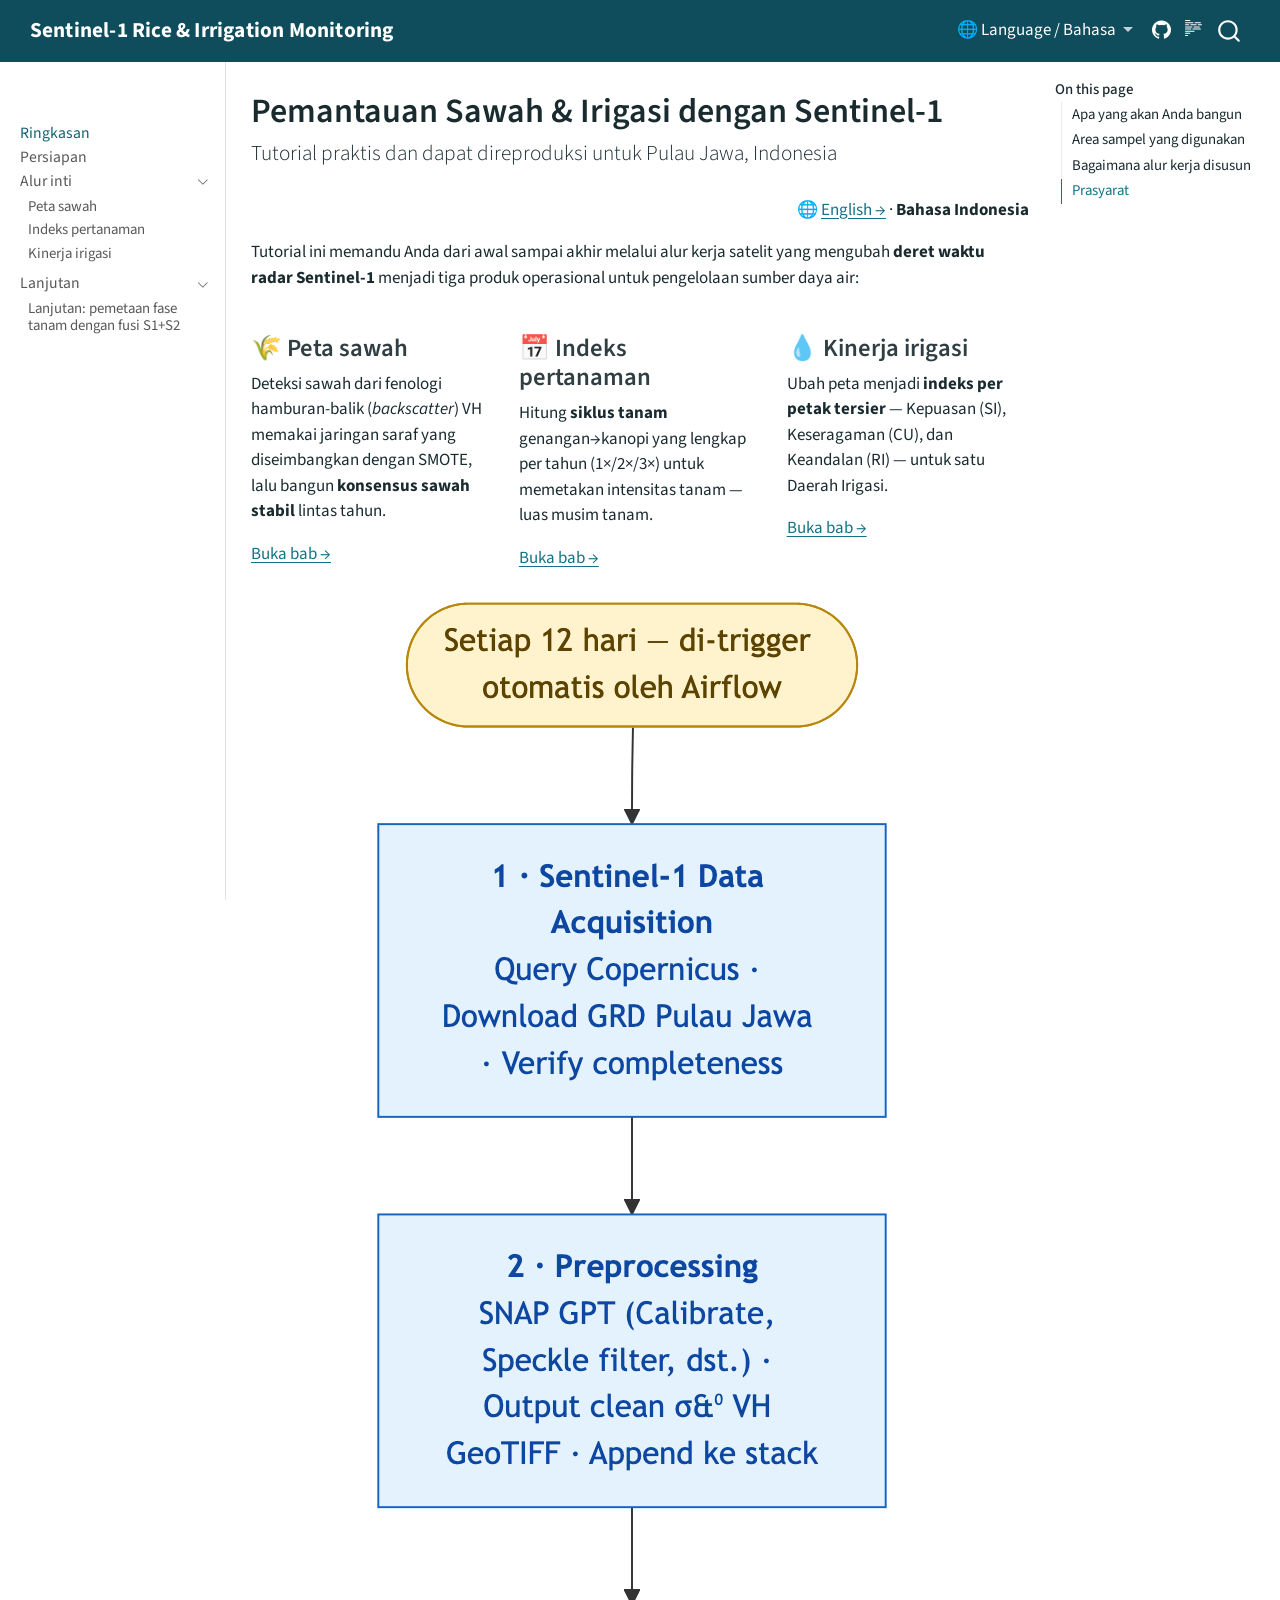
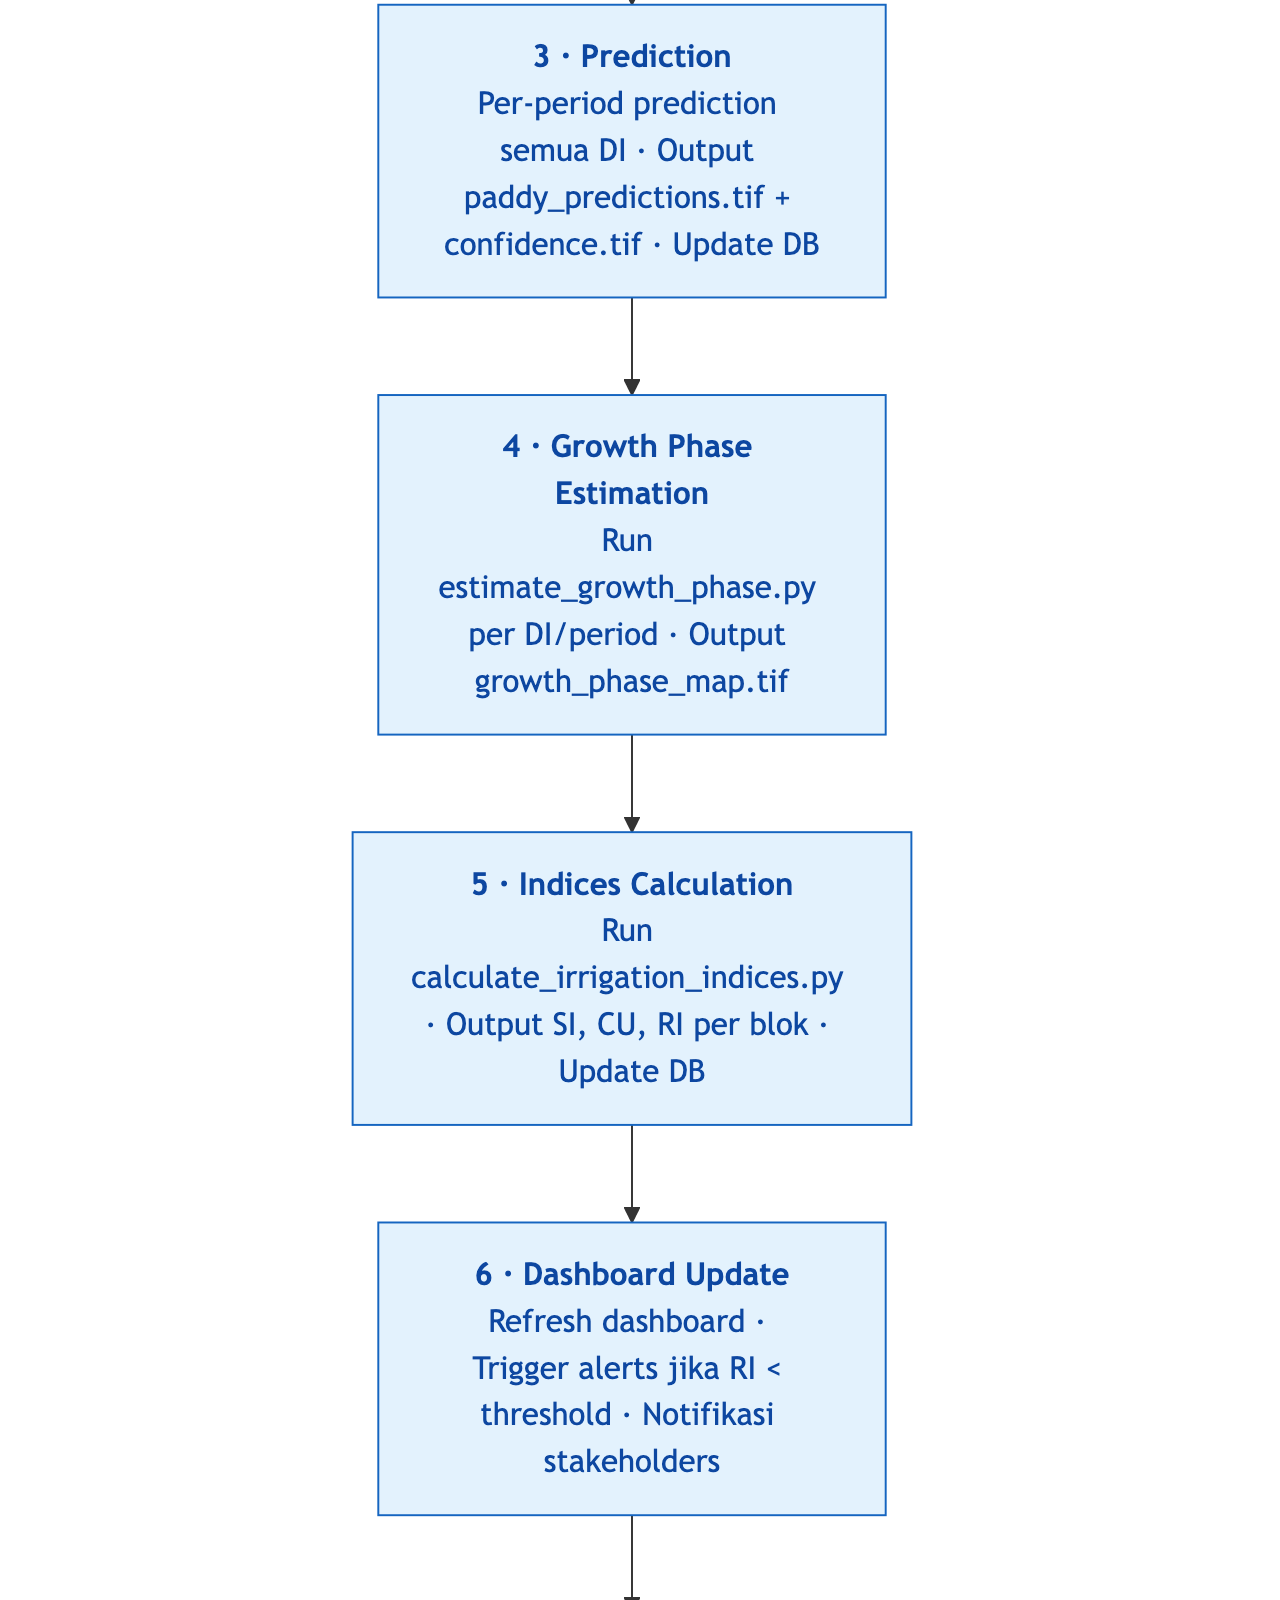
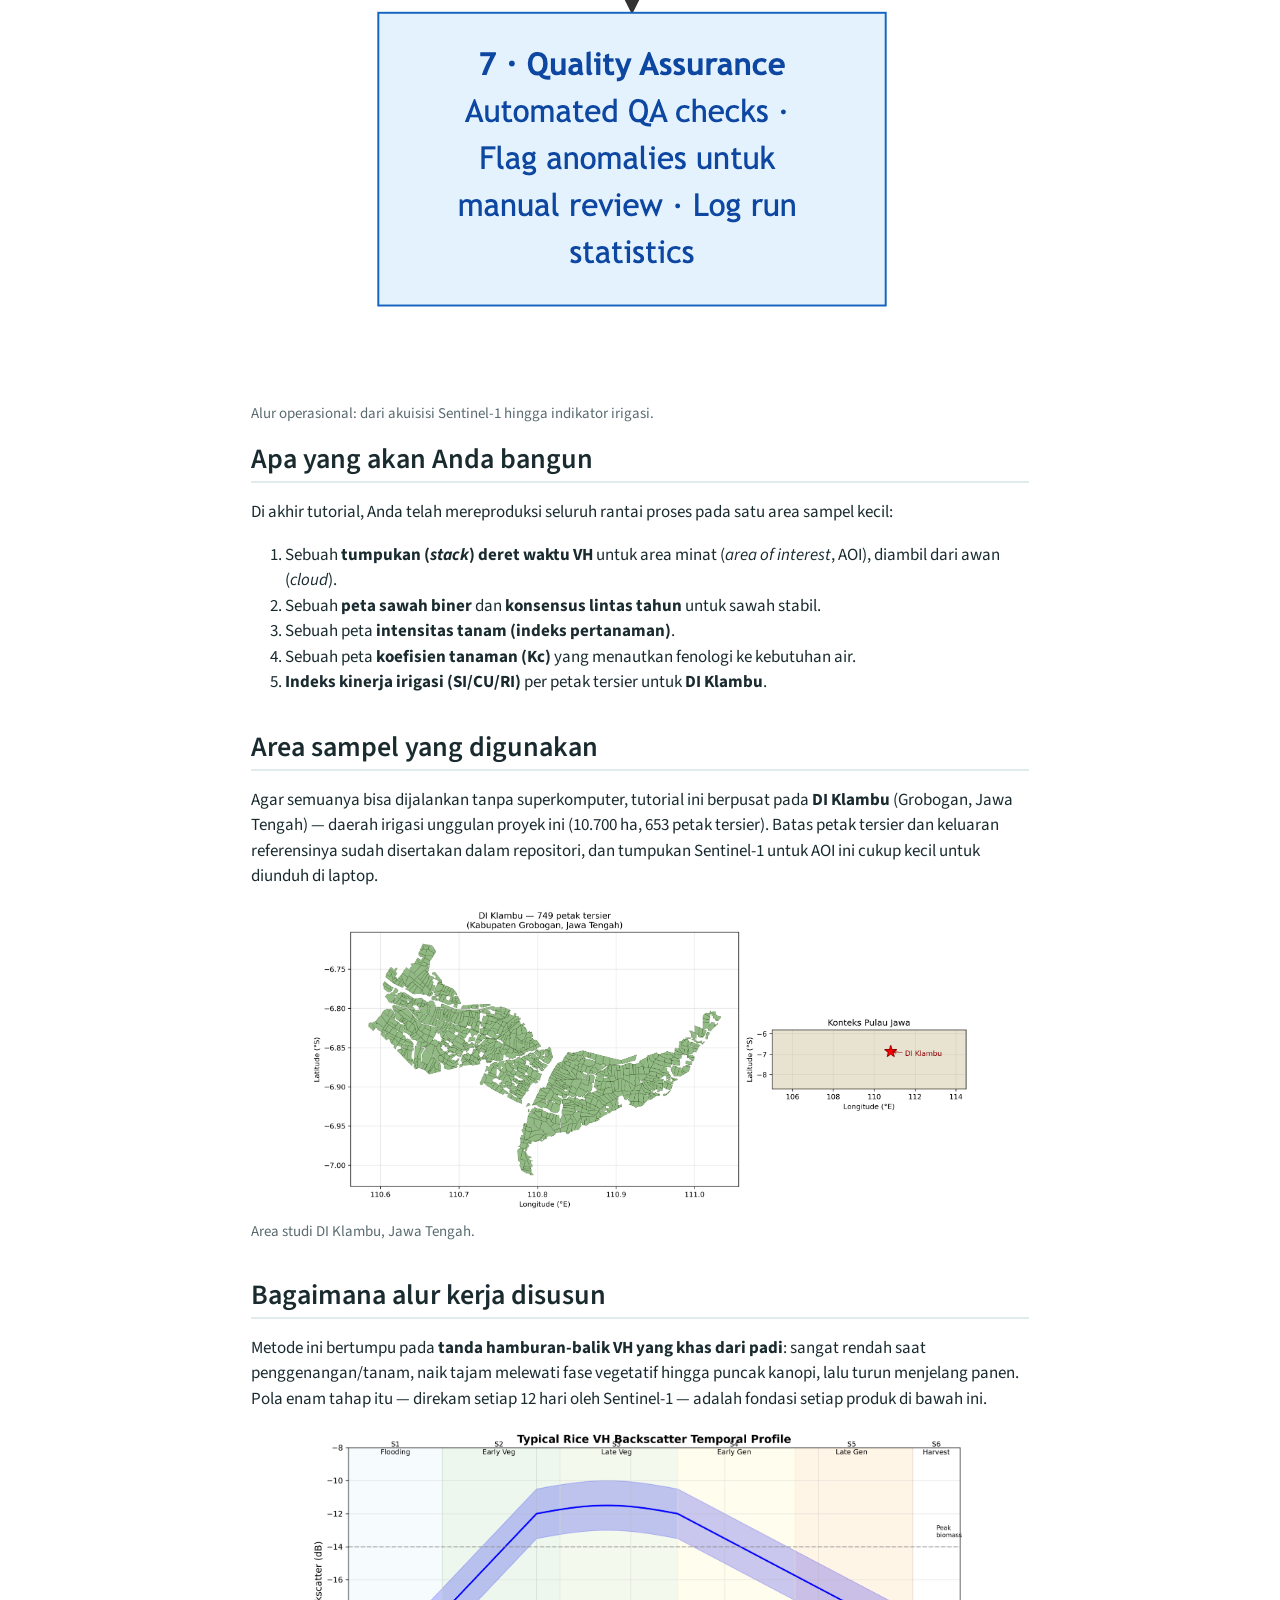
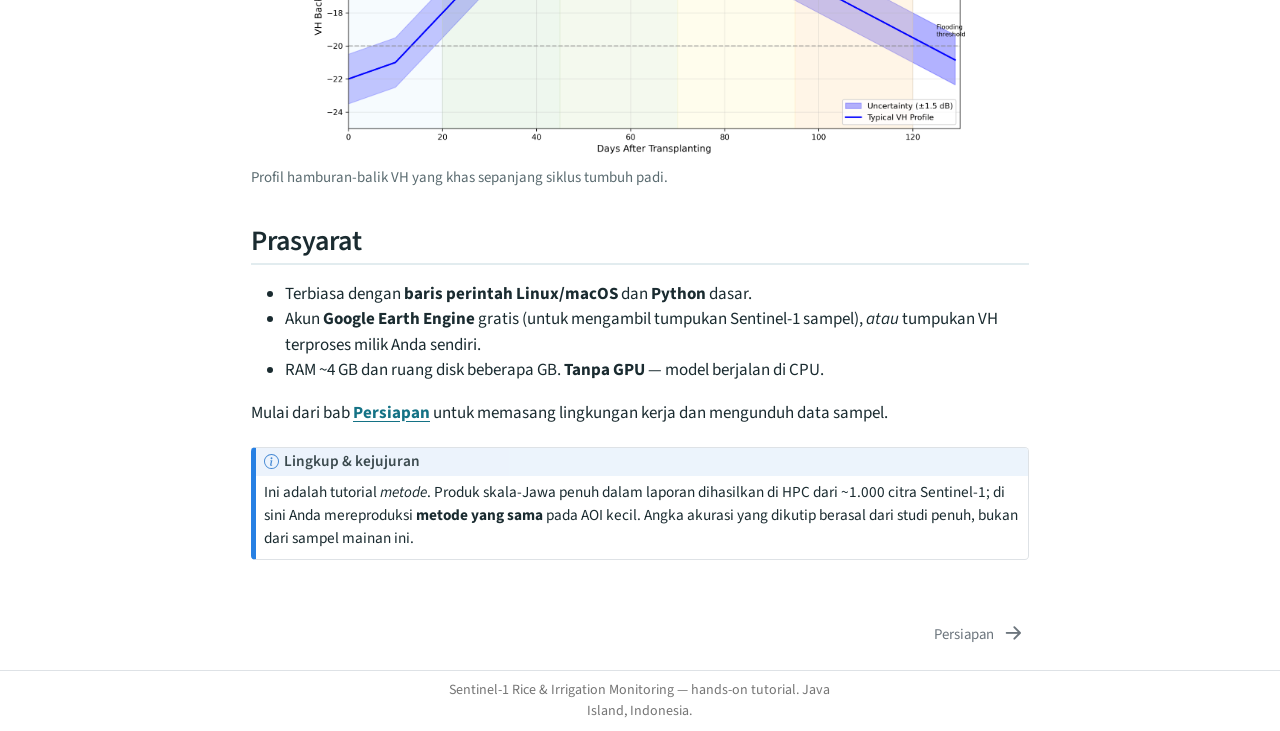
==== commit d12ce671: "ID: translate 'growth phase' as 'fase tanam' per domain term" ====
--- a/docs/id/index.html
+++ b/docs/id/index.html
@@ -202,7 +202,7 @@
           <li class="sidebar-item">
   <div class="sidebar-item-container"> 
   <a href="../id/growth-phase.html" class="sidebar-item-text sidebar-link">
- <span class="menu-text">Lanjutan: pemetaan fase tumbuh dengan fusi S1+S2</span></a>
+ <span class="menu-text">Lanjutan: pemetaan fase tanam dengan fusi S1+S2</span></a>
   </div>
 </li>
       </ul>
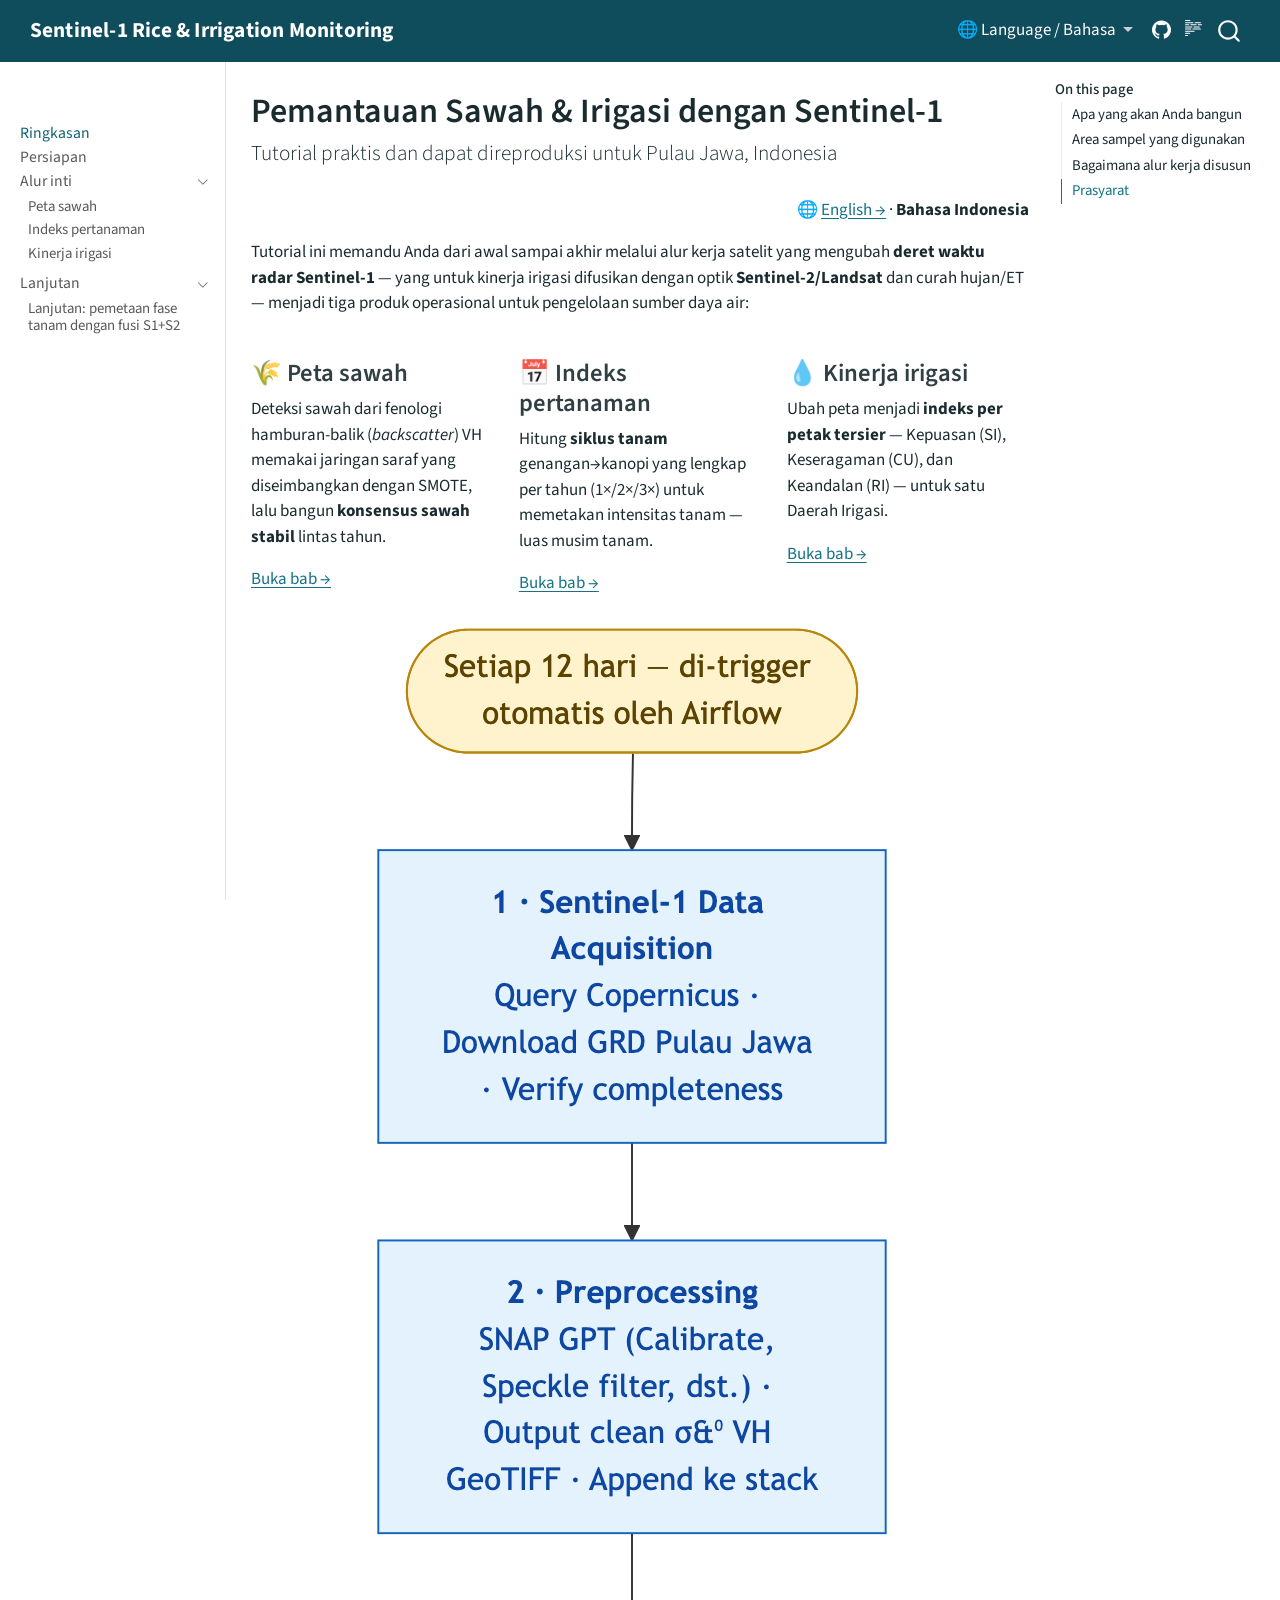
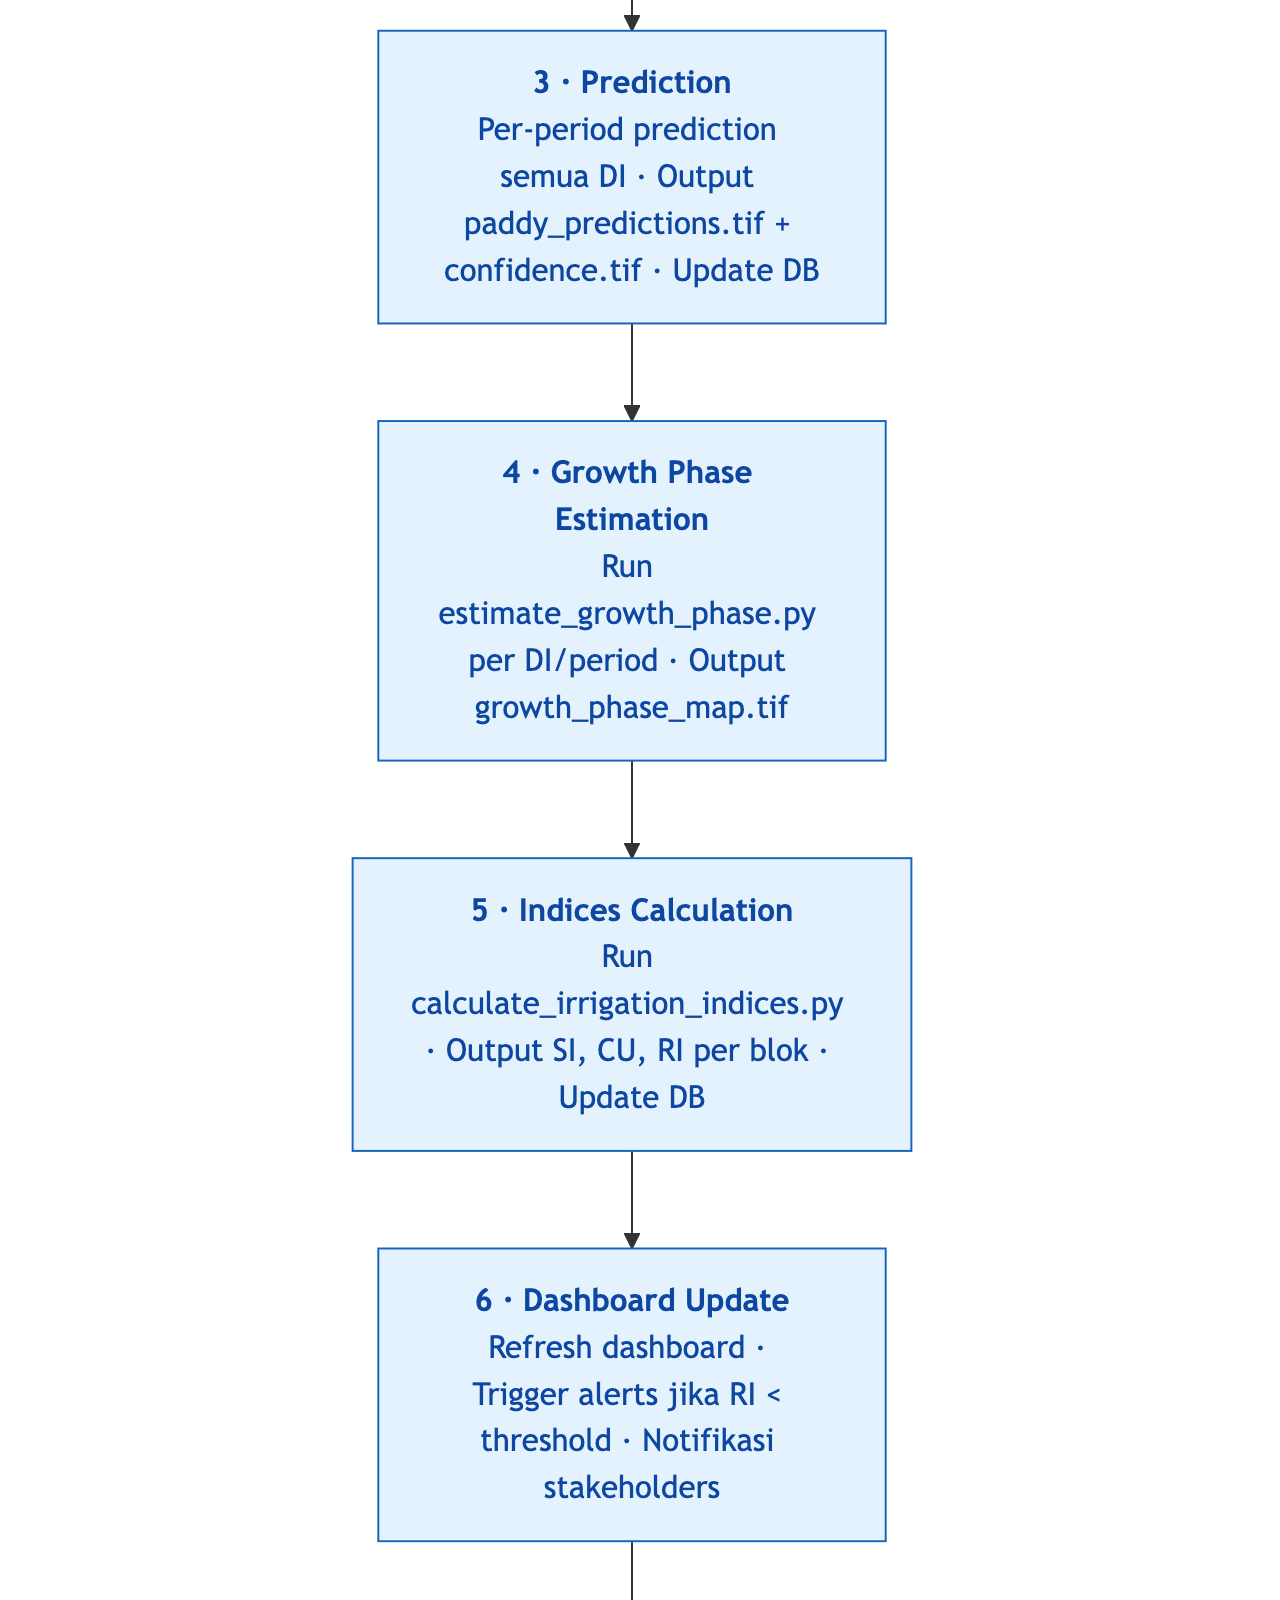
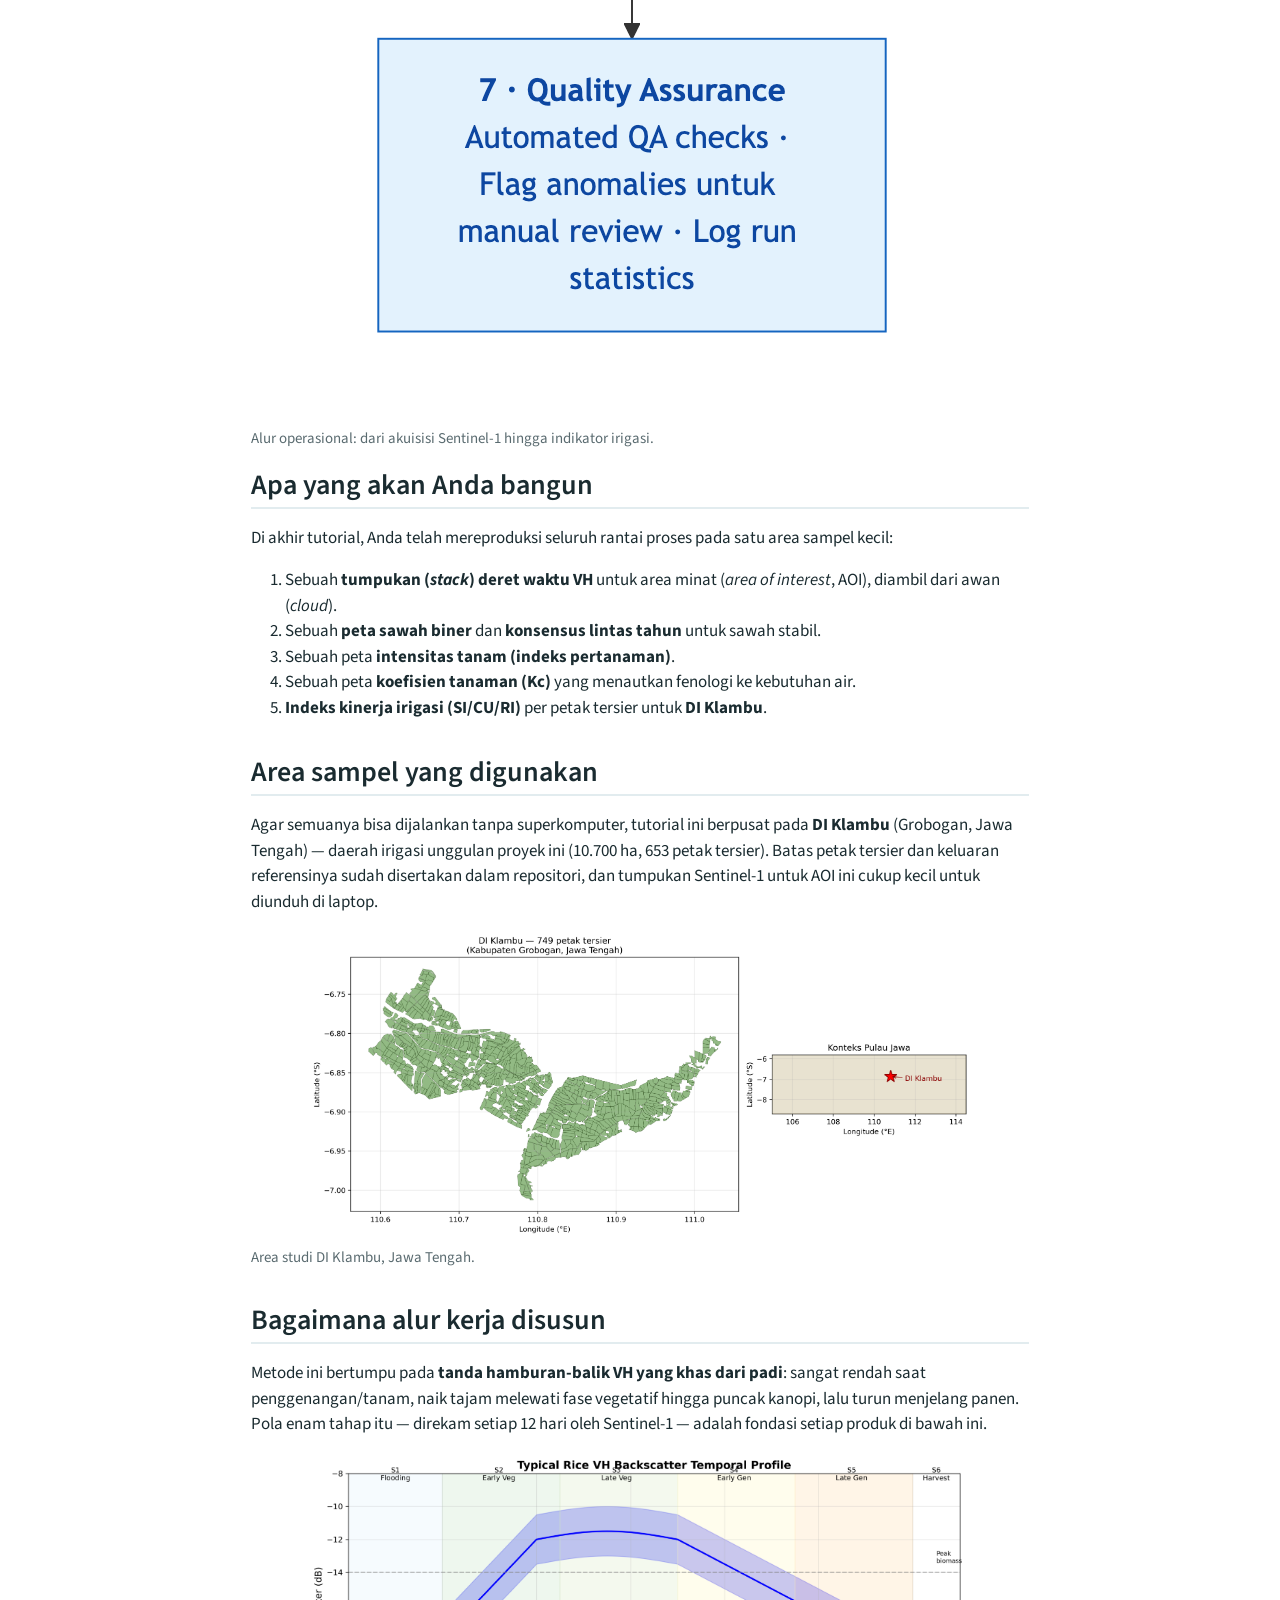
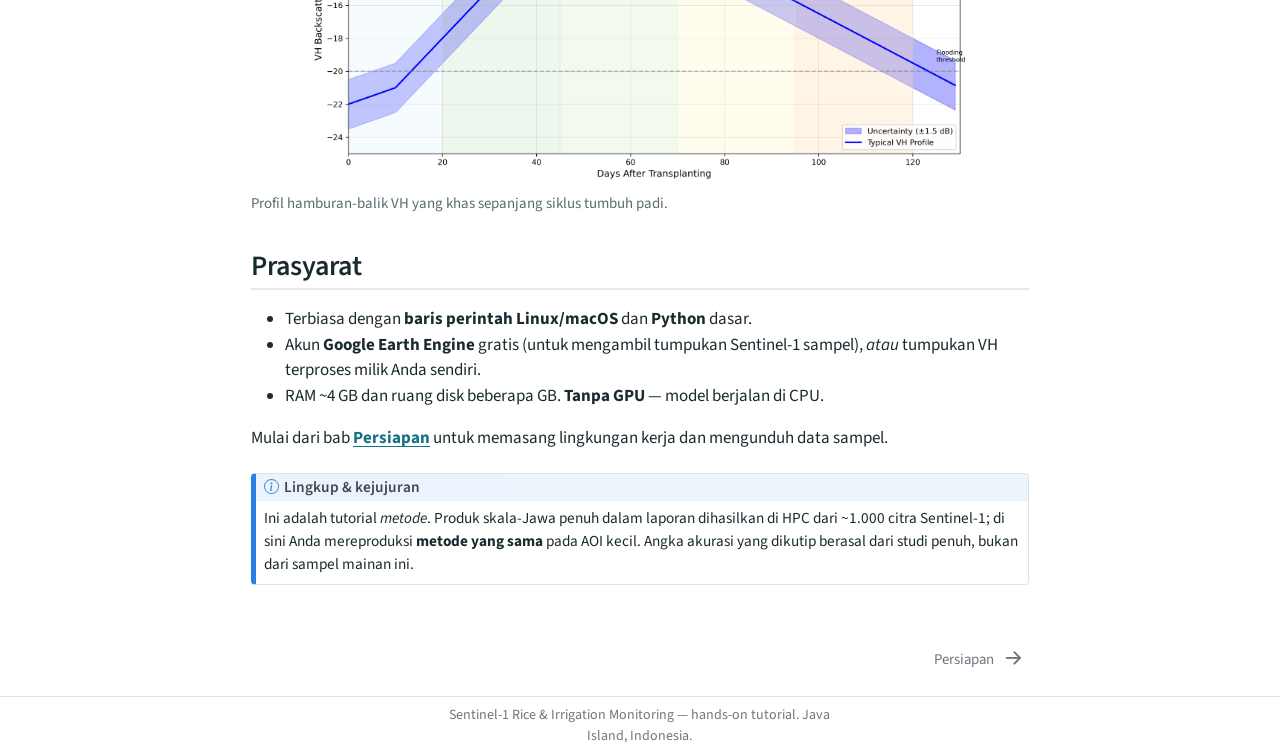
==== commit 0dc13ccf: "Clarify irrigation is multi-sensor (S1+S2/Landsat+rainfall/ET) in site copy + add chapter note" ====
--- a/docs/id/index.html
+++ b/docs/id/index.html
@@ -250,7 +250,7 @@
 <div class="text-end">
 <p>🌐 <a href="../index.html">English →</a> · <strong>Bahasa Indonesia</strong></p>
 </div>
-<p>Tutorial ini memandu Anda dari awal sampai akhir melalui alur kerja satelit yang mengubah <strong>deret waktu radar Sentinel-1</strong> menjadi tiga produk operasional untuk pengelolaan sumber daya air:</p>
+<p>Tutorial ini memandu Anda dari awal sampai akhir melalui alur kerja satelit yang mengubah <strong>deret waktu radar Sentinel-1</strong> — yang untuk kinerja irigasi difusikan dengan optik <strong>Sentinel-2/Landsat</strong> dan curah hujan/ET — menjadi tiga produk operasional untuk pengelolaan sumber daya air:</p>
 <div class="grid">
 <section id="peta-sawah" class="level3 g-col-12 g-col-md-4">
 <h3 class="anchored" data-anchor-id="peta-sawah">🌾 Peta sawah</h3>
